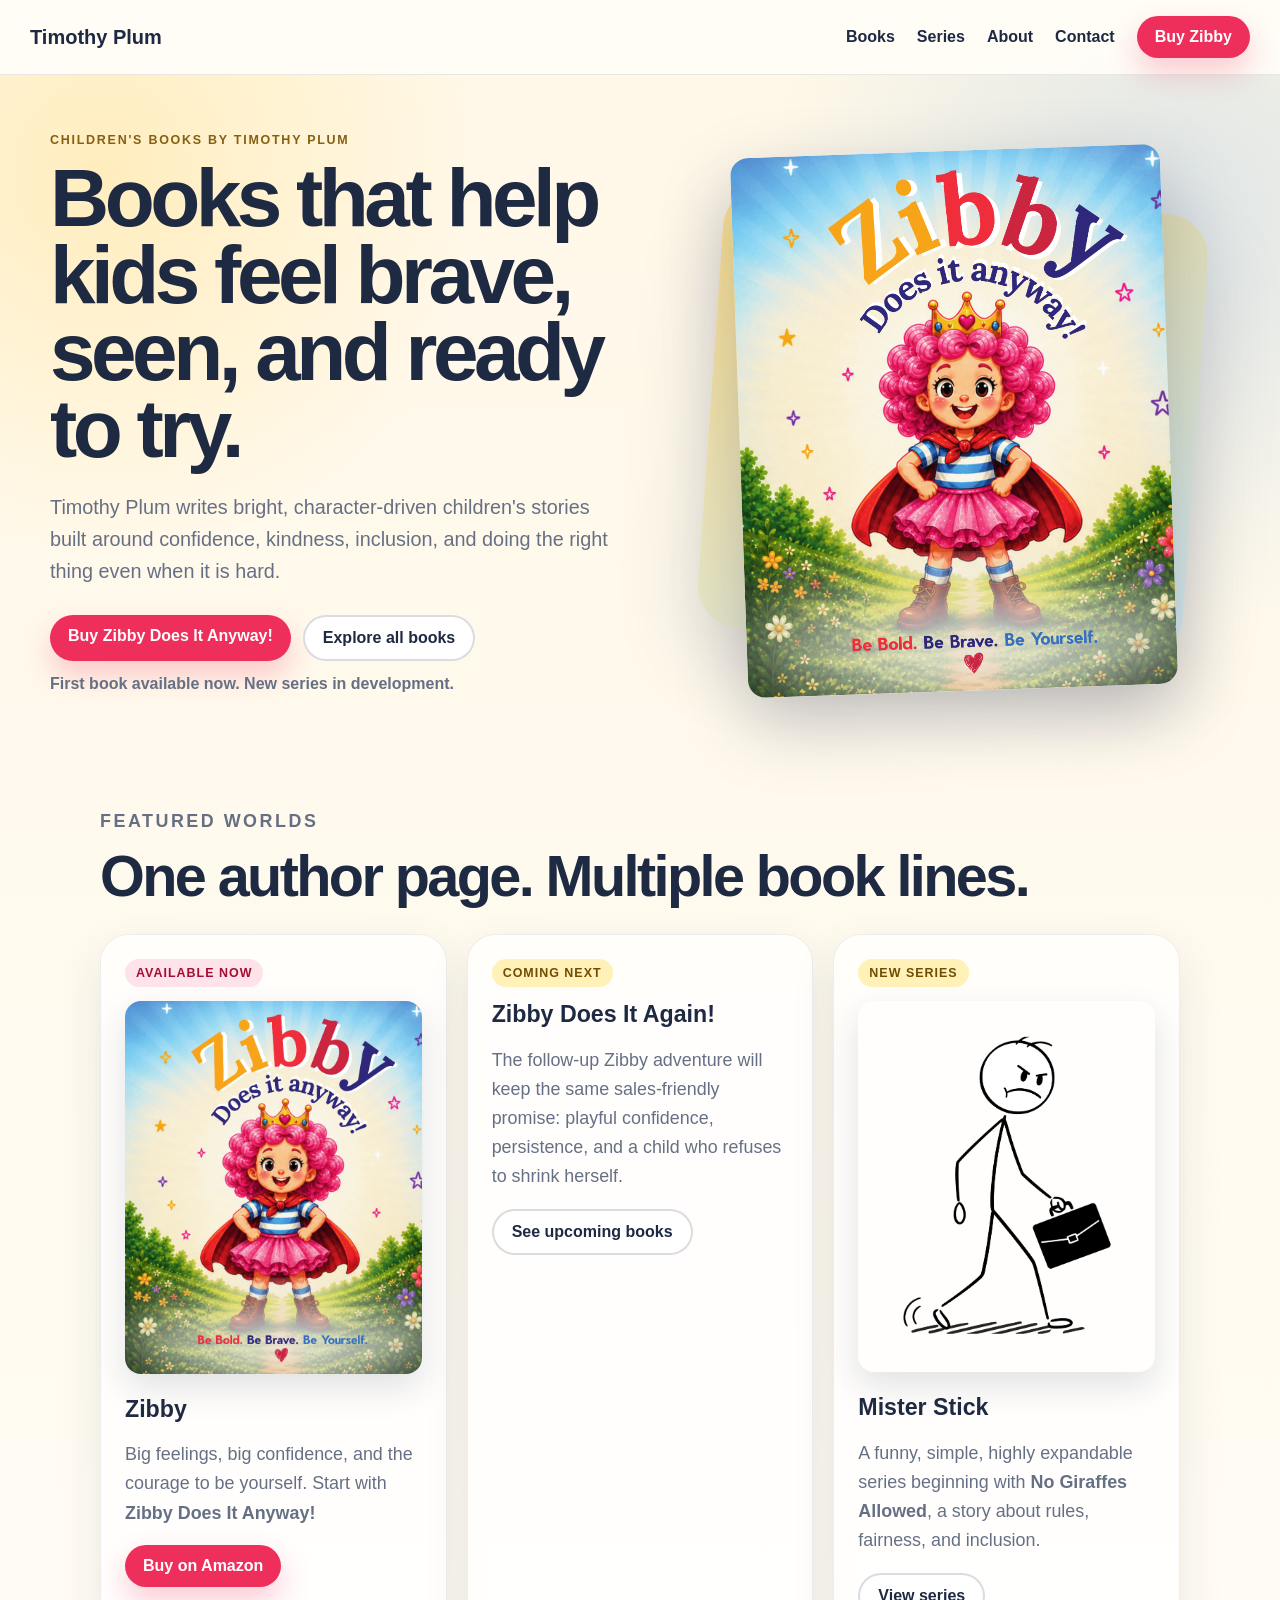
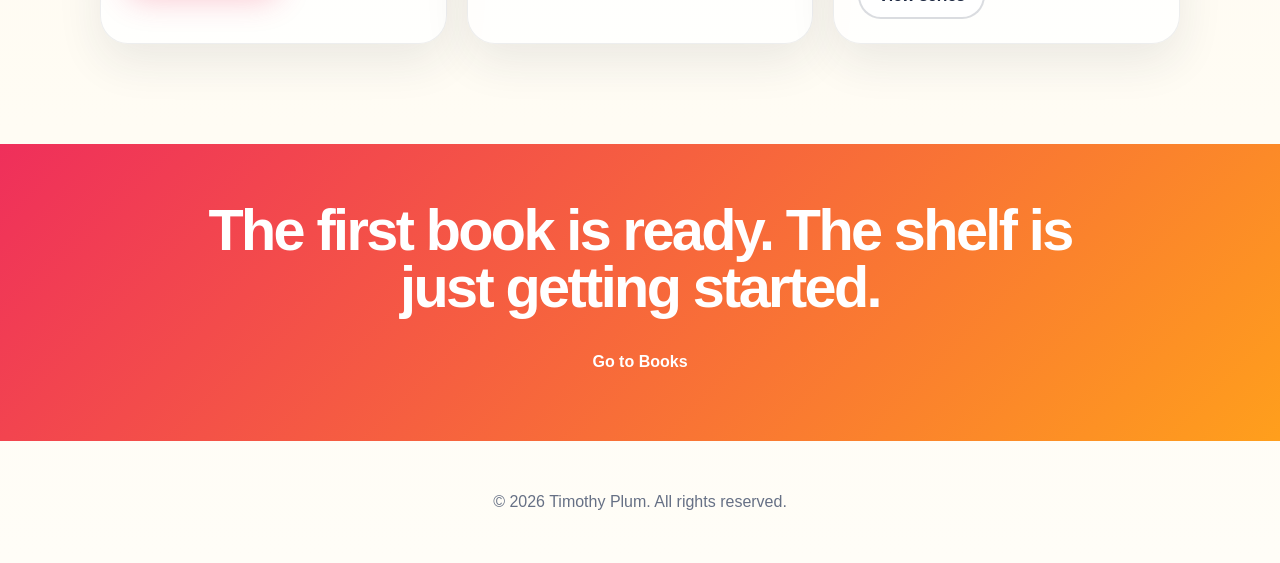
==== index.html @ 805ca58b "Add files via upload" ====
<!doctype html>
<html lang="en">
<head>
<meta charset="utf-8">
<meta name="viewport" content="width=device-width, initial-scale=1">
<title>Timothy Plum | Children&#x27;s Books</title>
<meta name="description" content="Children&#x27;s books by Timothy Plum.">
<link rel="stylesheet" href="style.css">
</head>
<body>

<header class="topbar">
  <a class="logo" href="index.html">Timothy Plum</a>
  <nav>
    <a href="books.html">Books</a>
    <a href="series.html">Series</a>
    <a href="about.html">About</a>
    <a href="contact.html">Contact</a>
  </nav>
  <a class="nav-cta" href="https://www.amazon.com/Zibby-does-anyway-Timothy-Plum/dp/B0GZF2C7PM" target="_blank" rel="noopener">Buy Zibby</a>
</header>


<main>
<section class="hero">
  <div class="hero-copy">
    <p class="eyebrow">Children's books by Timothy Plum</p>
    <h1>Books that help kids feel brave, seen, and ready to try.</h1>
    <p class="lead">Timothy Plum writes bright, character-driven children's stories built around confidence, kindness, inclusion, and doing the right thing even when it is hard.</p>
    <div class="cta-row">
      <a class="btn primary" href="https://www.amazon.com/Zibby-does-anyway-Timothy-Plum/dp/B0GZF2C7PM" target="_blank" rel="noopener">Buy Zibby Does It Anyway!</a>
      <a class="btn secondary" href="books.html">Explore all books</a>
    </div>
    <p class="microcopy">First book available now. New series in development.</p>
  </div>
  <div class="cover-stage">
    <img src="assets/zibby-cover.png" alt="Zibby Does It Anyway book cover">
  </div>
</section>

<section class="section">
  <p class="eyebrow">Featured worlds</p>
  <h2>One author page. Multiple book lines.</h2>
  <div class="series-grid">
    <article class="card">
      <span class="badge live">Available now</span>
      <img src="assets/zibby-cover.png" alt="Zibby Does It Anyway cover">
      <h3>Zibby</h3>
      <p>Big feelings, big confidence, and the courage to be yourself. Start with <strong>Zibby Does It Anyway!</strong></p>
      <a class="btn primary" href="https://www.amazon.com/Zibby-does-anyway-Timothy-Plum/dp/B0GZF2C7PM" target="_blank" rel="noopener">Buy on Amazon</a>
    </article>
    <article class="card">
      <span class="badge">Coming next</span>
      <h3>Zibby Does It Again!</h3>
      <p>The follow-up Zibby adventure will keep the same sales-friendly promise: playful confidence, persistence, and a child who refuses to shrink herself.</p>
      <a class="btn secondary" href="books.html">See upcoming books</a>
    </article>
    <article class="card">
      <span class="badge">New series</span>
      <img src="assets/mrstick-1.png" alt="Mister Stick artwork">
      <h3>Mister Stick</h3>
      <p>A funny, simple, highly expandable series beginning with <strong>No Giraffes Allowed</strong>, a story about rules, fairness, and inclusion.</p>
      <a class="btn secondary" href="series.html">View series</a>
    </article>
  </div>
</section>

<section class="strip">
  <h2>The first book is ready. The shelf is just getting started.</h2>
  <a class="btn light" href="books.html">Go to Books</a>
</section>
</main>


<footer>
  <p>© <span id="year"></span> Timothy Plum. All rights reserved.</p>
</footer>
<script>document.getElementById("year").textContent = new Date().getFullYear();</script>

</body>
</html>
---- style.css ----
:root{
  --ink:#1e2942;
  --muted:#667085;
  --cream:#fff8e8;
  --paper:#fffdf7;
  --pink:#ef2f5b;
  --blue:#2477d4;
  --gold:#ffd86b;
  --green:#48b86f;
  --shadow:rgba(30,41,66,.16);
}
*{box-sizing:border-box}
html{scroll-behavior:smooth}
body{
  margin:0;
  font-family:Arial,Helvetica,sans-serif;
  color:var(--ink);
  background:
    radial-gradient(circle at 8% 8%, rgba(255,216,107,.34), transparent 24rem),
    radial-gradient(circle at 92% 10%, rgba(36,119,212,.15), transparent 26rem),
    linear-gradient(180deg,var(--cream),var(--paper));
}
a{color:inherit}
.topbar{
  position:sticky;top:0;z-index:20;
  display:grid;grid-template-columns:auto 1fr auto;
  gap:22px;align-items:center;
  padding:16px 30px;
  background:rgba(255,253,247,.95);
  border-bottom:1px solid rgba(30,41,66,.10);
  backdrop-filter:blur(12px);
}
.logo{text-decoration:none;font-weight:900;font-size:1.25rem}
nav{justify-self:end;display:flex;gap:22px;align-items:center}
nav a{text-decoration:none;font-weight:850}
.nav-cta,.btn{
  display:inline-block;
  border-radius:999px;
  padding:12px 18px;
  text-decoration:none;
  font-weight:900;
}
.nav-cta,.primary{background:var(--pink);color:#fff;box-shadow:0 14px 30px rgba(239,47,91,.25)}
.secondary{background:#fff;border:2px solid rgba(30,41,66,.16)}
.hero{
  width:min(1180px,calc(100% - 40px));
  margin:0 auto;
  padding:58px 0 34px;
  display:grid;
  grid-template-columns:1.02fr .98fr;
  gap:52px;
  align-items:center;
}
.eyebrow{
  margin:0 0 12px;
  color:#865f12;
  text-transform:uppercase;
  font-size:.78rem;
  font-weight:900;
  letter-spacing:.14em;
}
h1{
  margin:0;
  font-size:clamp(3rem,6.4vw,5.7rem);
  line-height:.94;
  letter-spacing:-.055em;
}
h2{
  margin:0 0 18px;
  font-size:clamp(2.1rem,4.5vw,3.8rem);
  line-height:1;
  letter-spacing:-.045em;
}
h3{font-size:1.45rem;margin:0 0 10px}
.lead,.section p,.card p,.book-copy p,.clean-list{
  color:var(--muted);
  font-size:1.12rem;
  line-height:1.62;
}
.lead{max-width:670px;margin:24px 0 28px;font-size:1.24rem}
.cta-row{display:flex;gap:12px;flex-wrap:wrap}
.microcopy{margin-top:14px;color:var(--muted);font-weight:800}
.cover-stage{position:relative;display:grid;place-items:center}
.cover-stage:before{
  content:"";
  position:absolute;
  width:88%;height:82%;
  border-radius:42px;
  background:linear-gradient(145deg,rgba(255,216,107,.72),rgba(143,211,255,.38));
  transform:rotate(4deg);
  box-shadow:0 32px 84px var(--shadow);
}
.cover-stage img{
  position:relative;
  width:min(430px,100%);
  border-radius:18px;
  box-shadow:0 26px 70px rgba(30,41,66,.25);
  transform:rotate(-2deg);
}
.section{width:min(1080px,calc(100% - 40px));margin:0 auto;padding:64px 0}
.series-grid{display:grid;grid-template-columns:repeat(3,1fr);gap:20px;margin-top:28px}
.card{
  background:rgba(255,255,255,.78);
  border:1px solid rgba(30,41,66,.08);
  border-radius:28px;
  padding:24px;
  box-shadow:0 18px 46px rgba(30,41,66,.09);
}
.card img{width:100%;border-radius:16px;box-shadow:0 14px 34px rgba(30,41,66,.13);margin-bottom:18px}
.badge{display:inline-block;margin-bottom:14px;padding:7px 11px;border-radius:999px;background:#fff1b8;color:#714d00;font-weight:900;font-size:.78rem;text-transform:uppercase;letter-spacing:.08em}
.badge.live{background:#ffe3ea;color:#a30d35}
.feature-book{
  display:grid;grid-template-columns:300px 1fr;gap:42px;align-items:center;
  padding:36px;
  border-radius:34px;
  background:rgba(255,255,255,.82);
  box-shadow:0 28px 70px var(--shadow);
}
.feature-book img{width:100%;border-radius:16px;box-shadow:0 18px 46px rgba(30,41,66,.18)}
.clean-list{padding-left:20px;margin-bottom:26px}
.strip{
  margin:36px auto 0;
  padding:58px 20px;
  text-align:center;
  color:#fff;
  background:linear-gradient(135deg,var(--pink),#ff9f1c);
}
.strip h2{width:min(900px,calc(100% - 40px));margin:0 auto 24px;color:#fff}
.footer-grid{display:grid;grid-template-columns:1fr 1fr;gap:22px;align-items:start}
.email-link{font-weight:900;color:var(--pink);font-size:1.12rem}
footer{text-align:center;padding:36px 20px;color:var(--muted)}
@media(max-width:860px){
  .topbar{grid-template-columns:1fr}
  nav{justify-self:start;flex-wrap:wrap}
  .hero,.feature-book,.series-grid,.footer-grid{grid-template-columns:1fr}
  .hero-copy{order:2}
  .cover-stage{order:1}
  .cover-stage img{width:min(320px,86vw)}
}
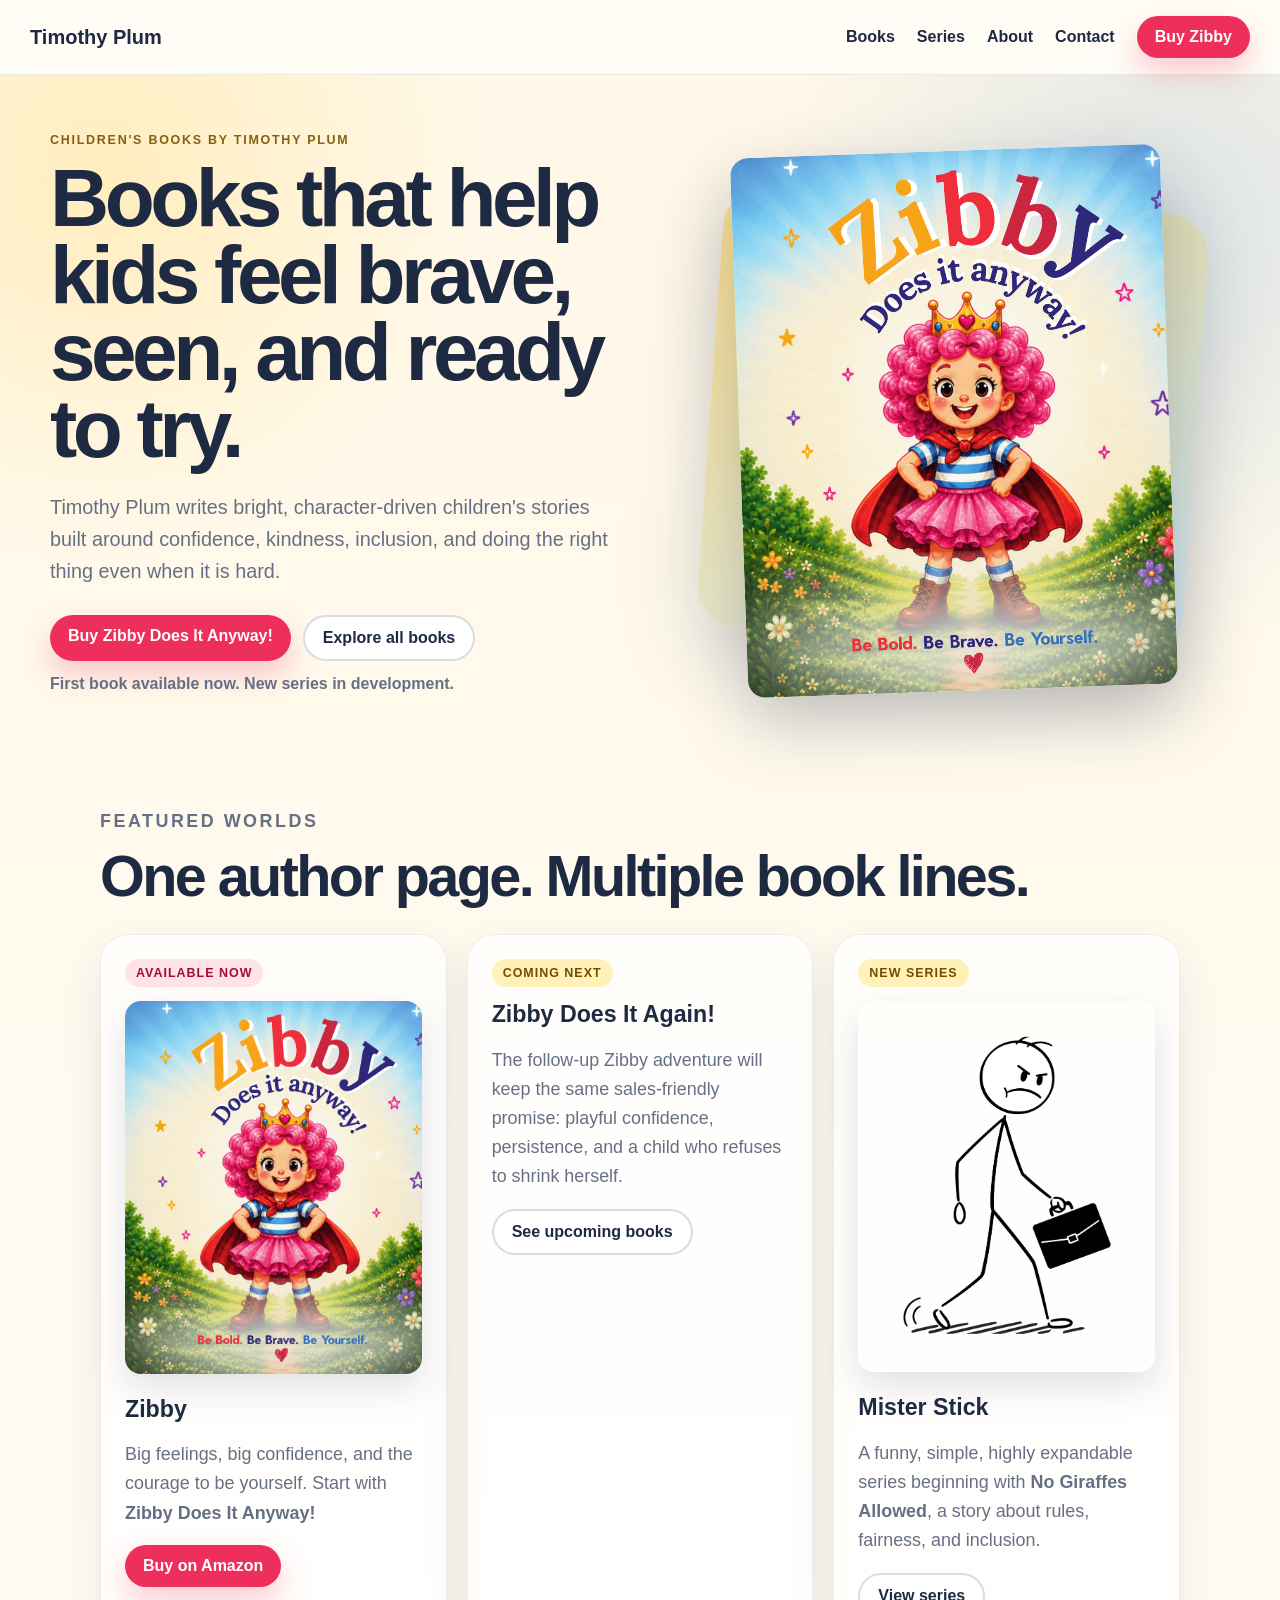
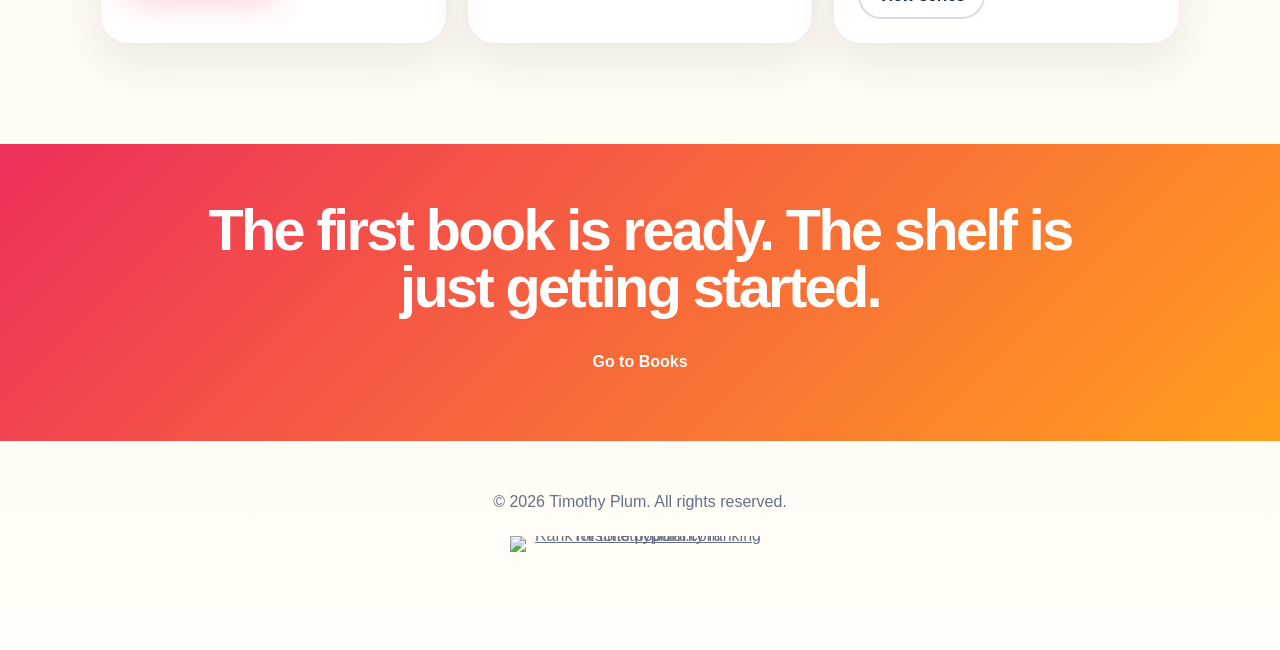
==== commit f33c1ef7: "Add compact RankThisSite badge to Timothy Plum website footer" ====
--- a/index.html
+++ b/index.html
@@ -7,6 +7,15 @@
 <meta name="description" content="Children&#x27;s books by Timothy Plum.">
 <link rel="stylesheet" href="style.css">
 </head>
+  <!-- Google tag (gtag.js) -->
+<script async src="https://www.googletagmanager.com/gtag/js?id=G-JB4Q1H96R7"></script>
+<script>
+  window.dataLayer = window.dataLayer || [];
+  function gtag(){dataLayer.push(arguments);}
+  gtag('js', new Date());
+
+  gtag('config', 'G-JB4Q1H96R7');
+</script>
 <body>
 
 <header class="topbar">
@@ -74,8 +83,11 @@
 
 <footer>
   <p>© <span id="year"></span> Timothy Plum. All rights reserved.</p>
+  <a class="rankthissite-link" href="https://rankthissite.com/site/timothyplum.com" target="_blank" rel="noopener noreferrer" aria-label="View timothyplum.com on RankThisSite">
+    <img src="https://rankthissite.com/api/badge?domain=timothyplum.com&amp;style=rank&amp;background=transparent" alt="RankThisSite popularity ranking for timothyplum.com" width="320" height="96" loading="lazy" decoding="async">
+  </a>
 </footer>
 <script>document.getElementById("year").textContent = new Date().getFullYear();</script>
 
 </body>
-</html>+</html>
--- a/style.css
+++ b/style.css
@@ -138,3 +138,8 @@
   .cover-stage{order:1}
   .cover-stage img{width:min(320px,86vw)}
 }
+
+/* Compact, accessible RankThisSite badge in the shared footer. */
+.rankthissite-link{display:inline-block;width:min(260px,100%);border-radius:12px;line-height:0}
+.rankthissite-link img{display:block;width:100%;height:auto}
+.rankthissite-link:focus-visible{outline:3px solid var(--blue);outline-offset:4px}
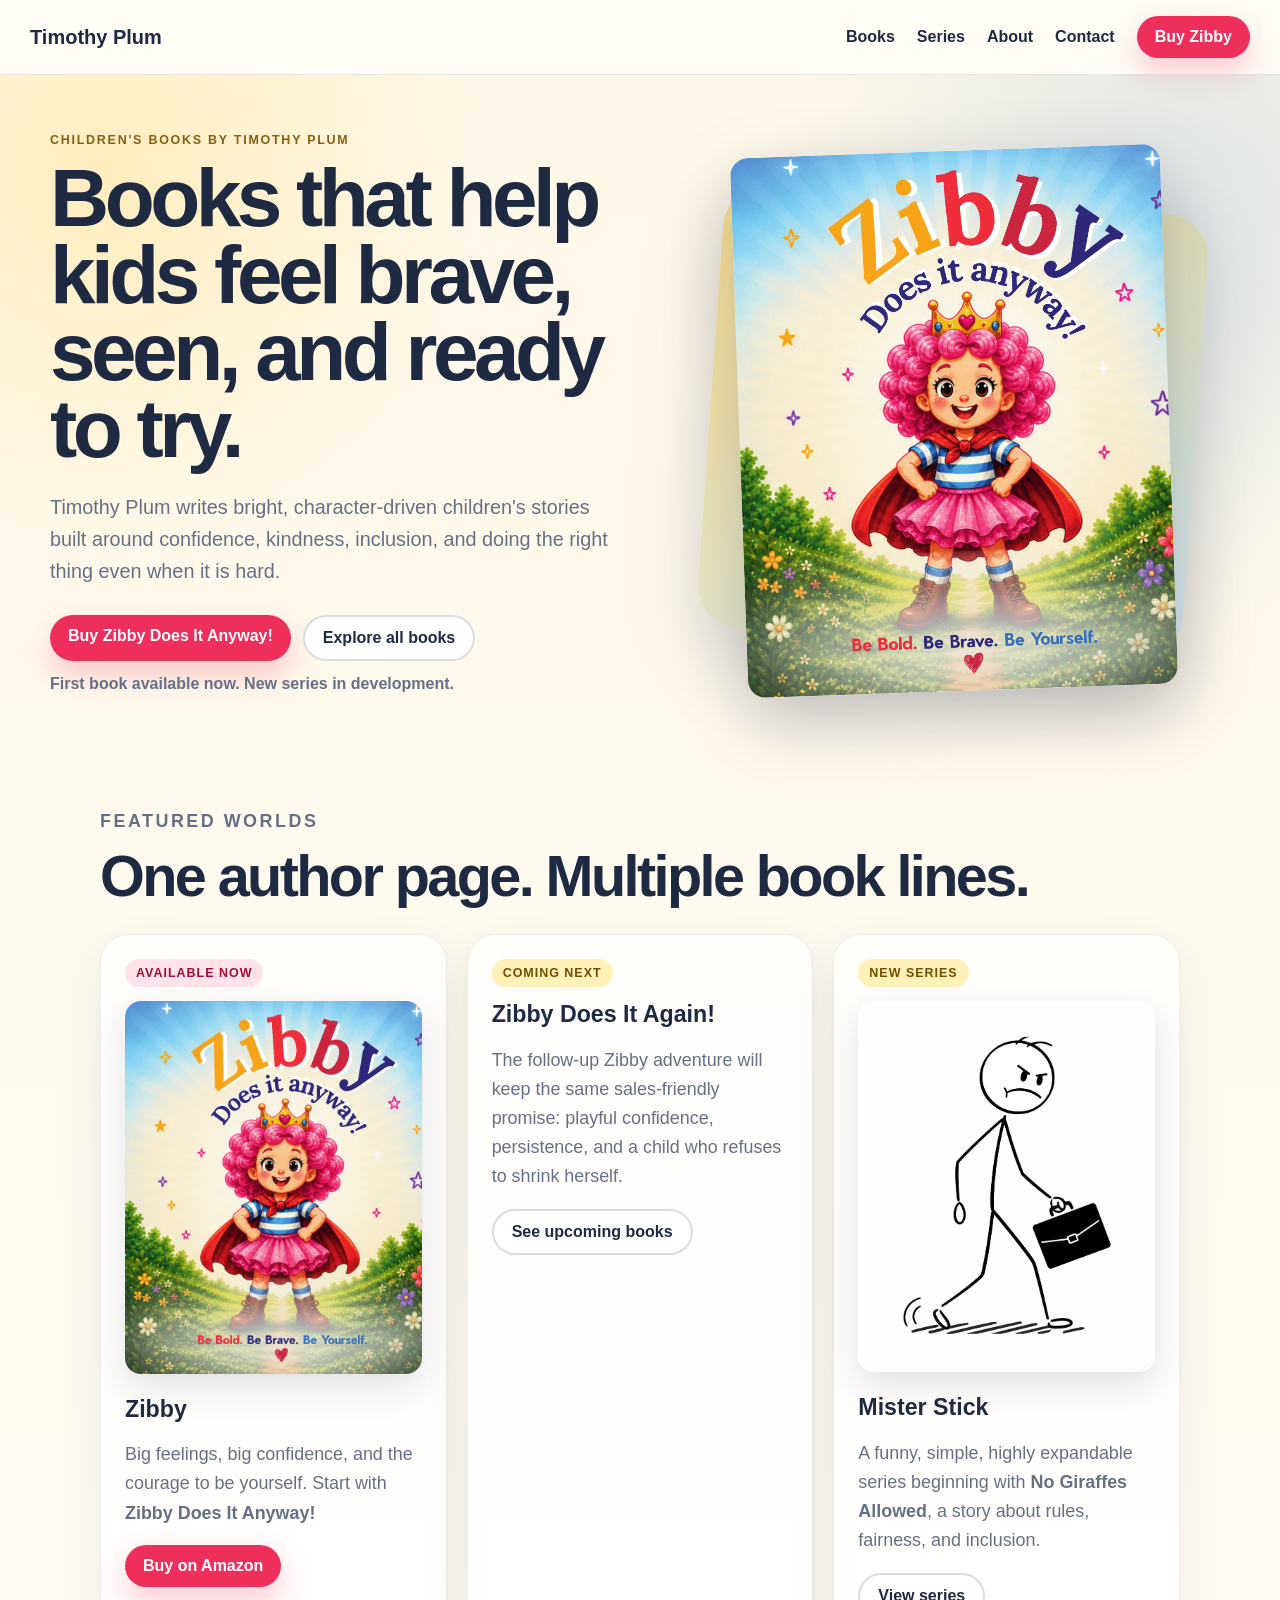
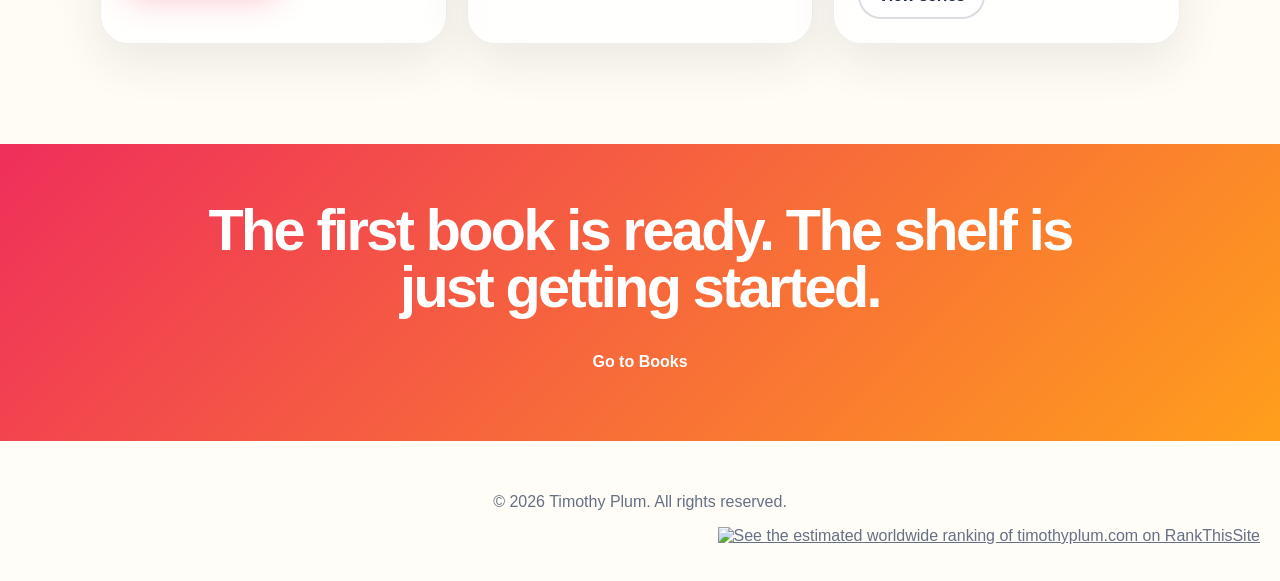
==== commit 2e5d5512: "Replace RankThisSite link with updated badge right aligned" ====
--- a/index.html
+++ b/index.html
@@ -83,9 +83,7 @@
 
 <footer>
   <p>© <span id="year"></span> Timothy Plum. All rights reserved.</p>
-  <a class="rankthissite-link" href="https://rankthissite.com/site/timothyplum.com" target="_blank" rel="noopener noreferrer" aria-label="View timothyplum.com on RankThisSite">
-    <img src="https://rankthissite.com/api/badge?domain=timothyplum.com&amp;style=rank&amp;background=transparent" alt="RankThisSite popularity ranking for timothyplum.com" width="320" height="96" loading="lazy" decoding="async">
-  </a>
+ <div style="text-align:right"><a href="https://rankthissite.com/site/timothyplum.com?via=badge" target="_blank" rel="noopener nofollow" referrerpolicy="origin"><img src="https://rankthissite.com/api/badge?domain=timothyplum.com&amp;style=rank&amp;percent=1&amp;background=transparent&amp;text=light&amp;badgever=4" alt="See the estimated worldwide ranking of timothyplum.com on RankThisSite" width="320" height="96" loading="lazy" referrerpolicy="no-referrer" style="max-width:100%;height:auto"></a></div>
 </footer>
 <script>document.getElementById("year").textContent = new Date().getFullYear();</script>
 
